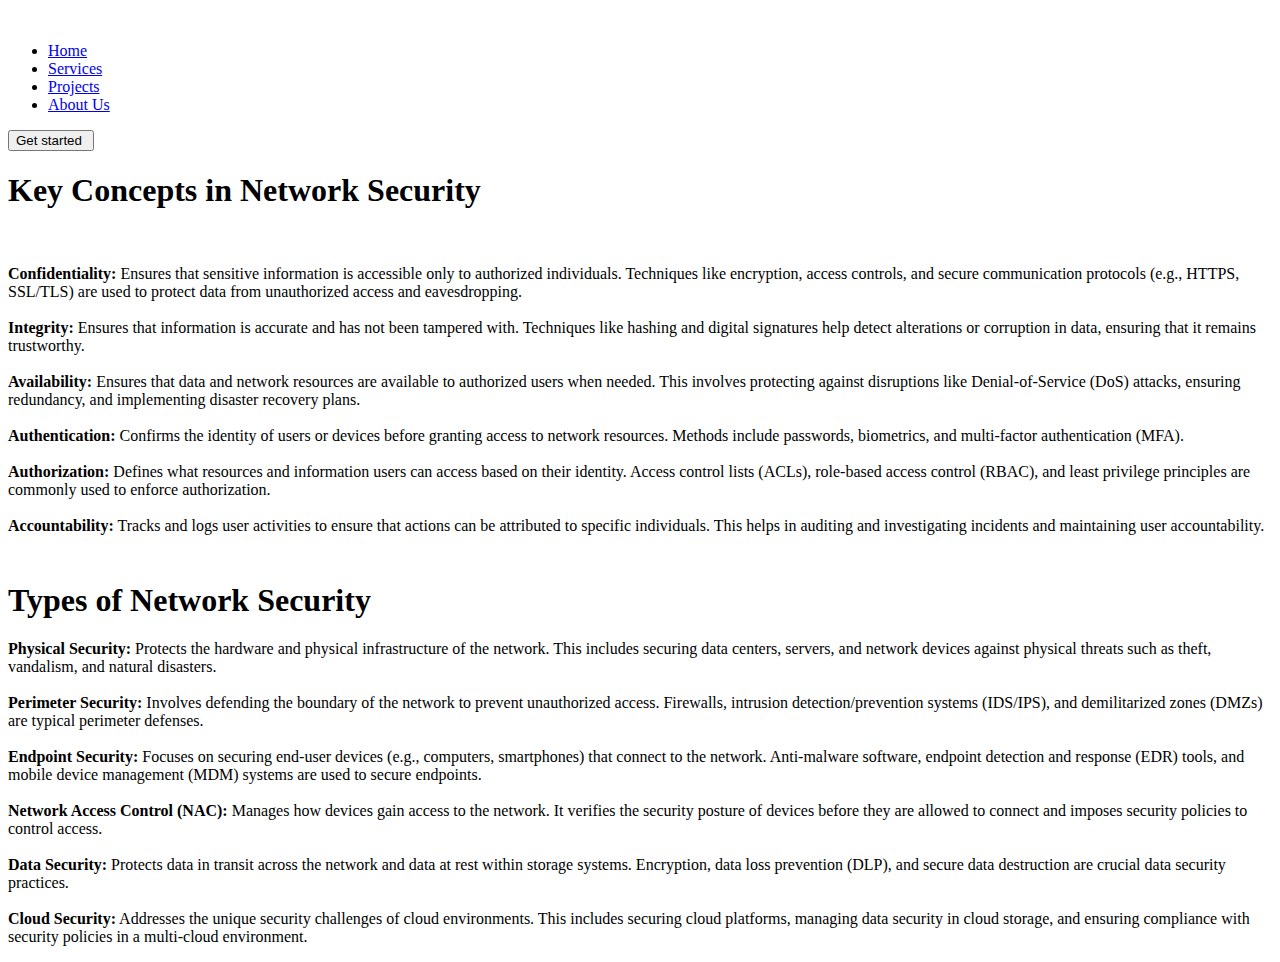
==== network-security.html @ c5f5d92c "added network-security.html" ====
<!DOCTYPE html>
<html lang="en">
<head>
    <meta name="viewport" content="width=device-width, initial-scale=1.0">
    <title>Document</title>
    <link rel="stylesheet" href="css/network-security.css">
    <link rel="preconnect" href="https://fonts.googleapis.com">
    <link rel="preconnect" href="https://fonts.gstatic.com" crossorigin>
    <link href="https://fonts.googleapis.com/css2?family=Poppins:wght@200;300;400;500;600;700&display=swap" rel="stylesheet">
</head>
<body>

    <div class="preloader">
        <div class="spinner"></div>
      </div>

    <nav>
        <img src="images/logo.png" alt="" class="logo">
        <ul id="menu-links">
            <li> <a href="index.html">Home</a></li>
            <li> <a href="index.html">Services</a></li>
            <li> <a href="index.html">Projects</a></li>
            <li> <a href="index.html">About Us</a></li>
        </ul>
        <button class="nav-btn">Get started <img src="images/arrow-white.png" alt=""></button>

        <img src="images/menu.png" alt="" class="menu-icon" onclick="toogleMenu()">
    </nav>

    <div class="container">

        <section>
            <h1>Key Concepts in Network Security</h1>
            <br>
            
            <p><b>Confidentiality:</b> Ensures that sensitive information is accessible only to authorized individuals. Techniques like encryption, access controls, and secure communication protocols (e.g., HTTPS, SSL/TLS) are used to protect data from unauthorized access and eavesdropping.<br>
                <br>
                <b>Integrity:</b> Ensures that information is accurate and has not been tampered with. Techniques like hashing and digital signatures help detect alterations or corruption in data, ensuring that it remains trustworthy. <br>
                <br>
                <b>Availability:</b> Ensures that data and network resources are available to authorized users when needed. This involves protecting against disruptions like Denial-of-Service (DoS) attacks, ensuring redundancy, and implementing disaster recovery plans. <br>
                <br>
                <b>Authentication:</b> Confirms the identity of users or devices before granting access to network resources. Methods include passwords, biometrics, and multi-factor authentication (MFA). <br>
                <br>
                <b>Authorization:</b> Defines what resources and information users can access based on their identity. Access control lists (ACLs), role-based access control (RBAC), and least privilege principles are commonly used to enforce authorization. <br>
                <br>
                <b>Accountability:</b> Tracks and logs user activities to ensure that actions can be attributed to specific individuals. This helps in auditing and investigating incidents and maintaining user accountability. <br>
                <br>
            </p>

            <h2 style="font-size: 35px; text-align: center;"></h2>
            
        </section>
        <section>
            <h1>Types of Network Security</h1>
            <p>
                <b>Physical Security:</b> Protects the hardware and physical infrastructure of the network. This includes securing data centers, servers, and network devices against physical threats such as theft, vandalism, and natural disasters. <br>
                <br>
                <b>Perimeter Security:</b> Involves defending the boundary of the network to prevent unauthorized access. Firewalls, intrusion detection/prevention systems (IDS/IPS), and demilitarized zones (DMZs) are typical perimeter defenses. <br>
                <br>
                <b>Endpoint Security:</b> Focuses on securing end-user devices (e.g., computers, smartphones) that connect to the network. Anti-malware software, endpoint detection and response (EDR) tools, and mobile device management (MDM) systems are used to secure endpoints. <br>
                <br>
                <b>Network Access Control (NAC):</b> Manages how devices gain access to the network. It verifies the security posture of devices before they are allowed to connect and imposes security policies to control access. <br>
                <br>
                <b>Data Security:</b> Protects data in transit across the network and data at rest within storage systems. Encryption, data loss prevention (DLP), and secure data destruction are crucial data security practices. <br>
                <br>
                <b>Cloud Security:</b> Addresses the unique security challenges of cloud environments. This includes securing cloud platforms, managing data security in cloud storage, and ensuring compliance with security policies in a multi-cloud environment. <br>
            </p>
        </section>
    </div>

    
    

    <script>
        let navbar = document.querySelector('nav');
        let menuLinks = document.getElementById("menu-links");

        function toogleMenu(){
            menuLinks.classList.toggle('show-menu');
        }


        window.onscroll = function(){
            if(window.scrolly > 0){
                navbar.style.background = '#eefff9';
            }
            else{
                navbar.style.background = 'transparent'
            }
        }

        window.addEventListener('load', function () {
        var preloader = document.querySelector('.preloader');
        preloader.classList.add('preload-finish');
      });
    </script>

</body>
</html>
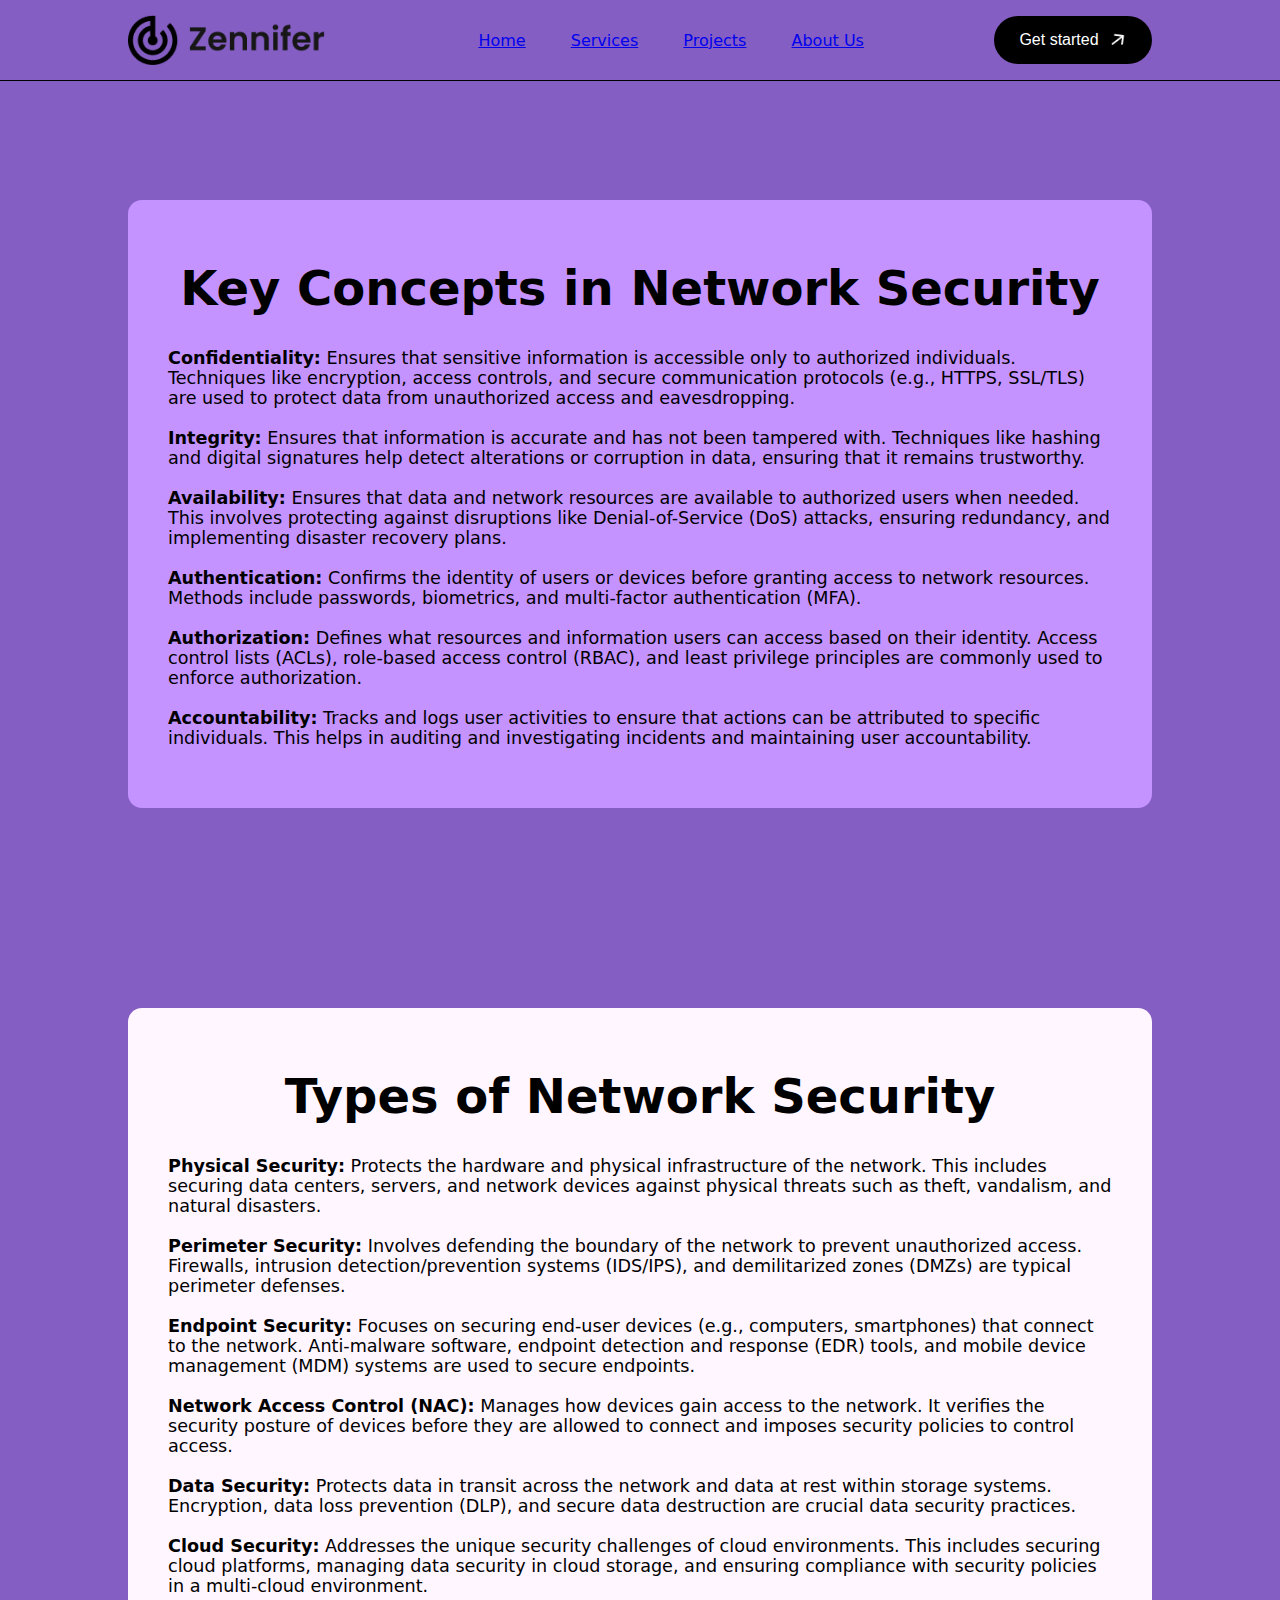
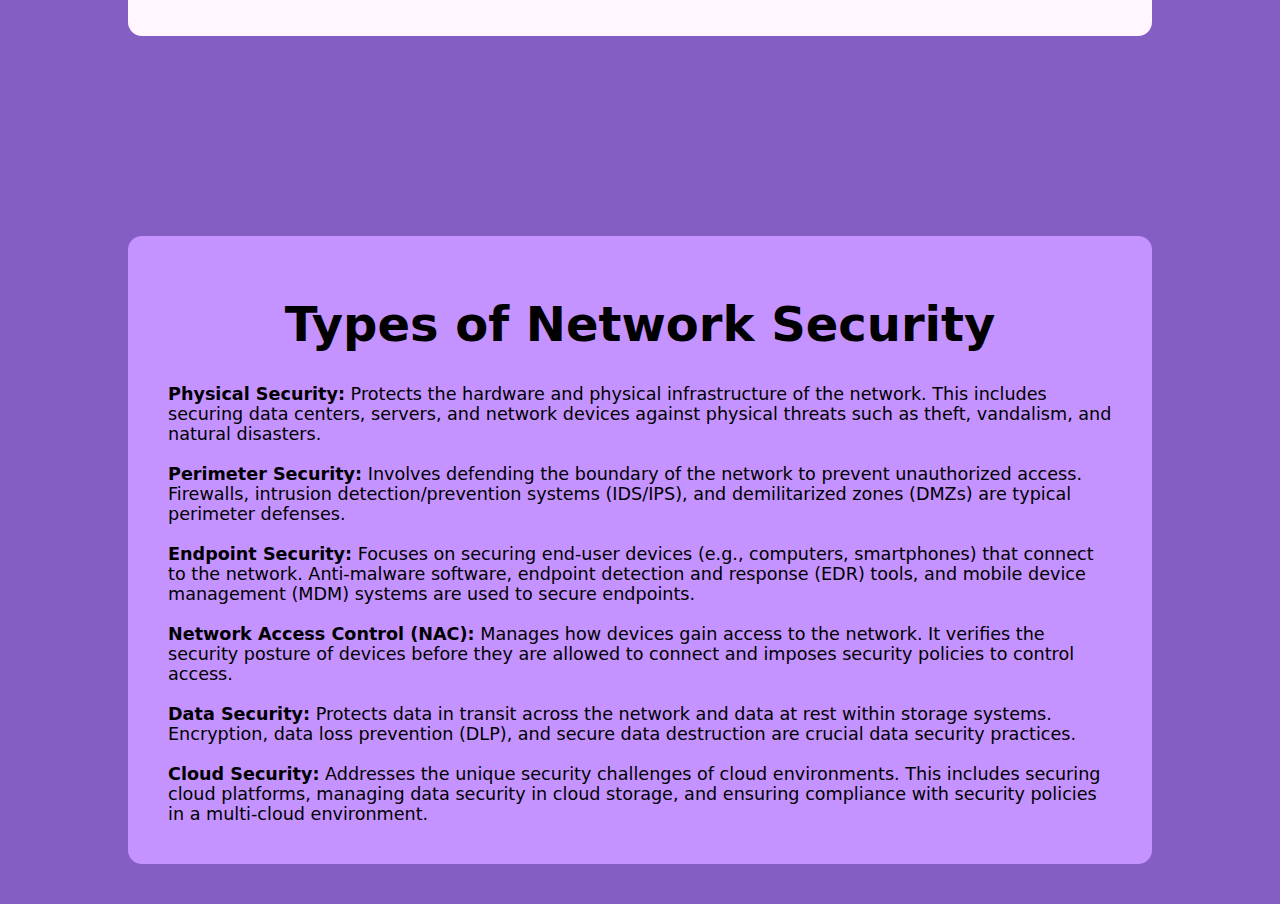
==== commit 9349128e: "Update network-security.html" ====
--- a/network-security.html
+++ b/network-security.html
@@ -31,8 +31,7 @@
 
         <section>
             <h1>Key Concepts in Network Security</h1>
-            <br>
-            
+
             <p><b>Confidentiality:</b> Ensures that sensitive information is accessible only to authorized individuals. Techniques like encryption, access controls, and secure communication protocols (e.g., HTTPS, SSL/TLS) are used to protect data from unauthorized access and eavesdropping.<br>
                 <br>
                 <b>Integrity:</b> Ensures that information is accurate and has not been tampered with. Techniques like hashing and digital signatures help detect alterations or corruption in data, ensuring that it remains trustworthy. <br>
@@ -45,11 +44,26 @@
                 <br>
                 <b>Accountability:</b> Tracks and logs user activities to ensure that actions can be attributed to specific individuals. This helps in auditing and investigating incidents and maintaining user accountability. <br>
                 <br>
+            </p>    
+        </section>
+
+        <section>
+            <h1>Types of Network Security</h1>
+            <p>
+                <b>Physical Security:</b> Protects the hardware and physical infrastructure of the network. This includes securing data centers, servers, and network devices against physical threats such as theft, vandalism, and natural disasters. <br>
+                <br>
+                <b>Perimeter Security:</b> Involves defending the boundary of the network to prevent unauthorized access. Firewalls, intrusion detection/prevention systems (IDS/IPS), and demilitarized zones (DMZs) are typical perimeter defenses. <br>
+                <br>
+                <b>Endpoint Security:</b> Focuses on securing end-user devices (e.g., computers, smartphones) that connect to the network. Anti-malware software, endpoint detection and response (EDR) tools, and mobile device management (MDM) systems are used to secure endpoints. <br>
+                <br>
+                <b>Network Access Control (NAC):</b> Manages how devices gain access to the network. It verifies the security posture of devices before they are allowed to connect and imposes security policies to control access. <br>
+                <br>
+                <b>Data Security:</b> Protects data in transit across the network and data at rest within storage systems. Encryption, data loss prevention (DLP), and secure data destruction are crucial data security practices. <br>
+                <br>
+                <b>Cloud Security:</b> Addresses the unique security challenges of cloud environments. This includes securing cloud platforms, managing data security in cloud storage, and ensuring compliance with security policies in a multi-cloud environment. <br>
             </p>
-
-            <h2 style="font-size: 35px; text-align: center;"></h2>
-            
         </section>
+        
         <section>
             <h1>Types of Network Security</h1>
             <p>
@@ -96,4 +110,4 @@
     </script>
 
 </body>
-</html>+</html>
--- a/css/network-security.css
+++ b/css/network-security.css
@@ -0,0 +1,184 @@
+*{
+    margin: 0;
+    box-sizing: border-box;
+    padding: 0;
+}
+
+/* Preloader styles */
+.preloader {
+    position: fixed;
+    top: 0;
+    left: 0;
+    width: 100%;
+    height: 100%;
+    background-color: #FBEAFF;
+    z-index: 99;
+    display: flex;
+    align-items: center;
+    justify-content: center;
+    opacity: 1;
+    transition: opacity 3s ease-in-out;
+}
+  
+.preloader.preload-finish {
+    opacity: 0;
+    pointer-events: none;
+}
+  
+.spinner {
+    width: 40px;
+    height: 40px;
+    border: 4px solid #ccc;
+    border-top-color: #333;
+    border-radius: 50%;
+    animation: spin 1s infinite linear;
+}
+  
+@keyframes spin {
+    to {
+      transform: rotate(360deg);
+    }
+}
+
+nav{
+    position: absolute;
+    top: 0;
+    left: 0;
+    width: 100%;
+    display: flex;
+    align-items: center;
+    justify-content: space-between;
+    padding: 15px 10%;
+    border-bottom: 1px solid #000;
+    z-index: 10;
+}
+
+nav ul li {
+    list-style: none;
+    display: inline-block;
+    margin: 10px 20px;
+    font-weight: 500;
+    cursor: pointer;
+}
+
+nav .logo{
+    width: 220px;
+    cursor: pointer;
+}
+
+.menu-icon{
+    display: none;
+}
+
+.nav-btn {
+    background: #000;
+    color: #fff;
+    font-size: 16px;
+    padding: 15px 25px;
+    border: 0;
+    outline: 0;
+    border-radius: 40px;
+    cursor: pointer;
+}
+ 
+.nav-btn img {
+    width: 16px;
+    margin-left: 8px;
+}
+
+@media only screen and (max-width: 600px){
+    nav ul {
+        position: absolute;
+        width: 100%;
+        background: #000;
+        color: #fff;
+        left: 0;
+        top: 100%;
+        text-align: center;
+        max-height: 0;
+        overflow: hidden;
+        transition: max-height 0.5s;
+    }
+    .nav-btn{
+        display: none;
+    }
+    nav .logo{
+        width: 150px;
+    }
+    nav ul li{
+        margin: 10px;
+        font-size: 14px;
+    }
+    .menu-icon{
+        display: block;
+        width: 30px;
+    }
+    .show-menu{
+        max-height: 60px;
+    }
+}
+
+body{
+    font-family: system-ui;
+    background-color: #845EC2;
+    color: white;
+}
+
+.scroll-indicator{
+    height: 10px;
+    width: 100%;
+    position: fixed;
+    top: 1rem;
+}
+
+.scroll-indicator .progress-bar{
+    height: 100%;
+    width: 0;
+    background: linear-gradient(to right, #8e2de2, #4a00e0);
+}
+
+section {
+    width: 80vw;
+    padding: 40px;
+    margin: 2.5rem auto;
+    border-radius: 14px;
+    display: flex;
+    flex-direction: column;
+    justify-content: center;
+    gap: 2rem;
+}
+
+section h1 {
+    margin-top: 20px;
+    font-size: 3rem;
+    font-weight: bold;
+    text-align: center;
+}
+
+section > p {
+    font-size: 1.1rem;
+}
+
+.container > section:nth-child(5n + 1) {
+    margin-top: 200px;
+    background-color: #C493FF;
+    color: black;
+}
+
+.container > section:nth-child(5n + 2) {
+    margin-top: 200px;
+    background-color: #FFF6FF;
+    color: black;
+}
+
+.container > section:nth-child(5n + 3) {
+    margin-top: 200px;
+    background-color: #C493FF;
+    color: black;
+}
+
+.container > section:nth-child(5n + 4) {
+    margin-top: 200px;
+    background-color: #FFF6FF;
+    color: black;
+}